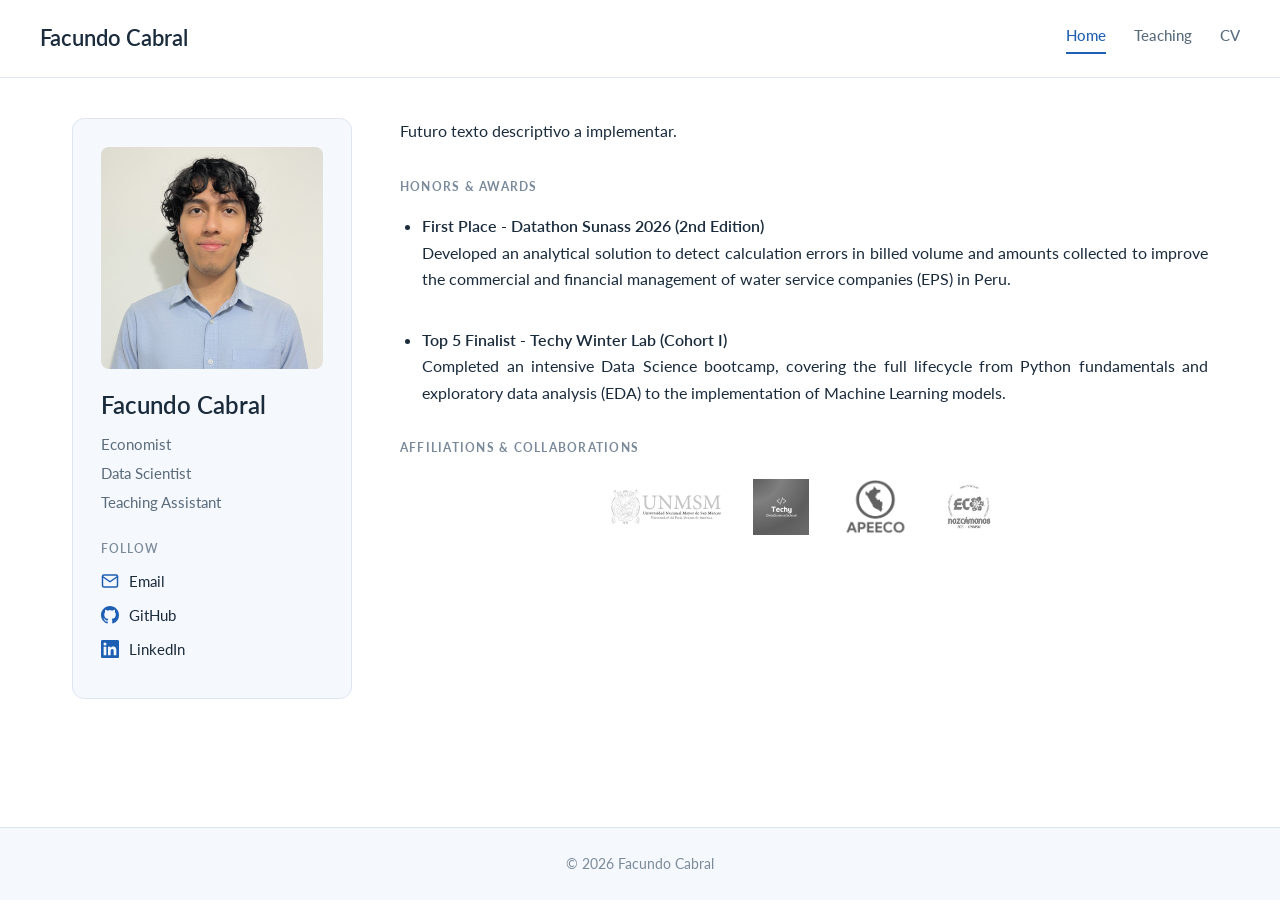
==== index.html @ d29c53a3 "Initial commit: Portfolio deployment" ====
<!DOCTYPE html>
<html lang="es">
<head>
  <meta charset="UTF-8">
  <meta name="viewport" content="width=device-width, initial-scale=1.0">
  <title> Facundo Cabral — Portfolio Académico</title>
  <meta name="description" content="Portfolio académico de Facundo Cabral. Investigación en Economía, Econometría y Machine Learning.">
  <link rel="icon" type="image/svg+xml" href="assets/favicon.svg">
  <link rel="stylesheet" href="css/styles.css">
</head>
<body>

  <header class="site-header">
    <div class="header-inner">
      <a href="index.html" class="site-title">Facundo Cabral</a>
      <nav class="site-nav">
        <a href="index.html" class="active">Home</a>
        <a href="teaching.html">Teaching</a>
        <!--<a href="research.html">Research</a>-->
        <!--<a href="software.html">Software</a>-->
        <!--<a href="posts.html">Posts</a>-->
        <a href="cv.html">CV</a>
      </nav>
    </div>
  </header>

  <main class="page">

    <!-- ========== Sidebar ========== -->
    <aside class="sidebar">
      <div class="sidebar-photo">
        <img src="assets/profile.jpg" alt="Foto de Facundo Cabral">
      </div>
      <h2 class="sidebar-name">Facundo Cabral</h2>
      <ul class="sidebar-tags">
        <li>Economist</li>
        <li>Data Scientist</li>
        <li>Teaching Assistant</li>
      </ul>

      <div class="sidebar-section-label">Follow</div>
      <ul class="sidebar-links">
        <li>
          <a href="mailto:facundo.cabral.val@gmail.com">
            <svg viewBox="0 0 24 24" fill="none" stroke="currentColor" stroke-width="2" stroke-linecap="round" stroke-linejoin="round"><path d="M4 4h16c1.1 0 2 .9 2 2v12c0 1.1-.9 2-2 2H4c-1.1 0-2-.9-2-2V6c0-1.1.9-2 2-2z"/><polyline points="22,6 12,13 2,6"/></svg>
            Email
          </a>
        </li>
        <li>
          <a href="https://github.com/facundocabralvaldivia" target="_blank" rel="noopener">
            <svg viewBox="0 0 24 24" fill="currentColor"><path d="M12 0C5.37 0 0 5.37 0 12c0 5.31 3.435 9.795 8.205 11.385.6.105.825-.255.825-.57 0-.285-.015-1.23-.015-2.235-3.015.555-3.795-.735-4.035-1.41-.135-.345-.72-1.41-1.23-1.695-.42-.225-1.02-.78-.015-.795.945-.015 1.62.87 1.845 1.23 1.08 1.815 2.805 1.305 3.495.99.105-.78.42-1.305.765-1.605-2.67-.3-5.46-1.335-5.46-5.925 0-1.305.465-2.385 1.23-3.225-.12-.3-.54-1.53.12-3.18 0 0 1.005-.315 3.3 1.23.96-.27 1.98-.405 3-.405s2.04.135 3 .405c2.295-1.56 3.3-1.23 3.3-1.23.66 1.65.24 2.88.12 3.18.765.84 1.23 1.905 1.23 3.225 0 4.605-2.805 5.625-5.475 5.925.435.375.81 1.095.81 2.22 0 1.605-.015 2.895-.015 3.3 0 .315.225.69.825.57A12.02 12.02 0 0024 12c0-6.63-5.37-12-12-12z"/></svg>
            GitHub
          </a>
        </li>
        <li>
          <a href="https://www.linkedin.com/in/facundocabral/" target="_blank" rel="noopener">
            <svg viewBox="0 0 24 24" fill="currentColor"><path d="M20.447 20.452h-3.554v-5.569c0-1.328-.027-3.037-1.852-3.037-1.853 0-2.136 1.445-2.136 2.939v5.667H9.351V9h3.414v1.561h.046c.477-.9 1.637-1.85 3.37-1.85 3.601 0 4.267 2.37 4.267 5.455v6.286zM5.337 7.433a2.062 2.062 0 01-2.063-2.065 2.063 2.063 0 112.063 2.065zm1.782 13.019H3.555V9h3.564v11.452zM22.225 0H1.771C.792 0 0 .774 0 1.729v20.542C0 23.227.792 24 1.771 24h20.451C23.2 24 24 23.227 24 22.271V1.729C24 .774 23.2 0 22.222 0h.003z"/></svg>
            LinkedIn
          </a>
        </li>
      </ul>
    </aside>

    <!-- ========== Content ========== -->
    <section class="content">
      <p>Futuro texto descriptivo a implementar.</p>

      <div class="section-label">Honors &amp; Awards</div>

      <ul class="achievements-list">
        <li>
          <strong>First Place - Datathon Sunass 2026 (2nd Edition)</strong><br>
          Developed an analytical solution to detect calculation errors in billed volume and amounts collected to improve the commercial and financial management of water service companies (EPS) in Peru.
        </li>
        
        <br> <li>
          <strong>Top 5 Finalist - Techy Winter Lab (Cohort I)</strong><br>
          Completed an intensive Data Science bootcamp, covering the full lifecycle from Python fundamentals and exploratory data analysis (EDA) to the implementation of Machine Learning models.
        </li>
      </ul>  
      


      <div class="section-label">Affiliations &amp; Collaborations</div>
      <div class="affiliations">
        <a  href="https://www.unmsm.edu.pe/" target="_blank" rel="noopener noreferrer">
          <img src="assets/logos/unmsm.svg" class="affiliation-logo" alt="Universidad Pregrado">
        </a>
        <a href="https://www.linkedin.com/company/techyedtech/" target="_blank" rel="noopener noreferrer">
          <img src="assets/logos/techyedtech.jpg" class="affiliation-logo" alt="Programa - Techy">
        </a>
        <a href="https://apeeco.org.pe/" target="_blank" rel="noopener noreferrer">
          <img src="assets/logos/apeeco.png" class="affiliation-logo" alt="Voluntariado - APEECO">
        </a>
        <a href="https://www.linkedin.com/company/econozcamonosfce/" target="_blank" rel="noopener noreferrer">
          <img src="assets/logos/econozcamonosfce.jpg" class="affiliation-logo" alt="Voluntariado - Econozcamonos">
        </a>

      </div>
    </section>

  </main>

  <footer class="site-footer">
    &copy; 2026 Facundo Cabral
  </footer>

</body>
</html>
---- css/styles.css ----
@import url("https://fonts.googleapis.com/css2?family=Lato:ital,wght@0,300;0,400;0,700;0,900;1,300;1,400;1,700&display=swap");

/* =========================================================
   Portfolio – Professional Blue Theme
   ========================================================= */

:root {
  --color-bg: #ffffff;
  --color-surface: #f5f8fc;
  --color-surface-alt: #eef3fa;
  --color-border: #dde6f0;
  --color-text: #1a2b3c;
  --color-text-muted: #5a6b7c;
  --color-text-soft: #7a8a9a;
  --color-accent: #1f5fb3;
  --color-accent-hover: #154a8f;
  --color-accent-soft: #e6efff;

  --font-serif: "Lato", -apple-system, BlinkMacSystemFont, "Segoe UI", sans-serif;
  --font-sans: "Lato", -apple-system, BlinkMacSystemFont, "Segoe UI", sans-serif;
  --font-mono: "Lato", -apple-system, BlinkMacSystemFont, "Segoe UI", sans-serif;

  --max-width: 1200px;
  --sidebar-width: 280px;

  --radius-sm: 4px;
  --radius-md: 8px;
  --radius-lg: 12px;

  --shadow-sm: 0 1px 2px rgba(26, 43, 60, 0.04);
  --shadow-md: 0 4px 12px rgba(26, 43, 60, 0.08);
}

* {
  box-sizing: border-box;
}

html {
  scroll-behavior: smooth;
}

body {
  margin: 0;
  padding: 0;
  font-family: var(--font-sans);
  font-size: 16px;
  line-height: 1.65;
  color: var(--color-text);
  background-color: var(--color-bg);
  -webkit-font-smoothing: antialiased;
  -moz-osx-font-smoothing: grayscale;
}

/* =========================================================
   Typography
   ========================================================= */

h1, h2, h3, h4, h5, h6 {
  font-family: var(--font-serif);
  font-weight: 600;
  color: var(--color-text);
  margin-top: 0;
  line-height: 1.3;
}

h1 { font-size: 2rem; margin-bottom: 1rem; }
h2 { font-size: 1.6rem; margin-bottom: 0.85rem; }
h3 { font-size: 1.25rem; margin-bottom: 0.6rem; }
h4 { font-size: 1.05rem; margin-bottom: 0.5rem; }

p {
  margin: 0 0 1.1rem;
  text-align: justify;
}

a {
  color: var(--color-accent);
  text-decoration: none;
  border-bottom: 1px solid transparent;
  transition: color 0.15s ease, border-color 0.15s ease;
}

a:hover {
  color: var(--color-accent-hover);
  border-bottom-color: var(--color-accent-hover);
}

code {
  font-family: var(--font-mono);
  font-size: 0.9em;
  background: var(--color-surface);
  padding: 0.15em 0.4em;
  border-radius: var(--radius-sm);
  color: var(--color-text);
}

ul {
  padding-left: 1.4rem;
  margin: 0 0 1.1rem;
  text-align: justify;
}

ul li {
  margin-bottom: 0.5rem;
}

em { font-style: italic; }
strong { font-weight: 600; }

/* =========================================================
   Layout
   ========================================================= */

.site-header {
  background: var(--color-bg);
  border-bottom: 1px solid var(--color-border);
  padding: 1.25rem 2rem;
  position: sticky;
  top: 0;
  z-index: 100;
  backdrop-filter: blur(8px);
  background: rgba(255, 255, 255, 0.92);
}

.header-inner {
  max-width: var(--max-width);
  margin: 0 auto;
  display: flex;
  align-items: center;
  justify-content: space-between;
  gap: 1.5rem;
}

.site-title {
  font-family: var(--font-serif);
  font-size: 1.4rem;
  font-weight: 600;
  color: var(--color-text);
  border-bottom: none;
}

.site-title:hover {
  color: var(--color-accent);
  border-bottom: none;
}

.site-nav {
  display: flex;
  gap: 1.75rem;
}

.site-nav a {
  color: var(--color-text-muted);
  font-size: 0.95rem;
  font-weight: 500;
  border-bottom: 2px solid transparent;
  padding-bottom: 0.25rem;
}

.site-nav a:hover,
.site-nav a.active {
  color: var(--color-accent);
  border-bottom-color: var(--color-accent);
}

/* Main wrapper */

.page {
  max-width: var(--max-width);
  margin: 0 auto;
  padding: 2.5rem 2rem 4rem;
  display: grid;
  grid-template-columns: var(--sidebar-width) 1fr;
  gap: 3rem;
}

.page-single {
  max-width: 900px;
  margin: 0 auto;
  padding: 2.5rem 2rem 4rem;
}

/* =========================================================
   Sidebar
   ========================================================= */

.sidebar {
  background: var(--color-surface);
  border: 1px solid var(--color-border);
  border-radius: var(--radius-lg);
  padding: 1.75rem;
  position: sticky;
  top: 6rem;
  align-self: start;
}

.sidebar-photo {
  width: 100%;
  aspect-ratio: 1;
  border-radius: var(--radius-md);
  background: var(--color-accent-soft);
  margin-bottom: 1.25rem;
  overflow: hidden;
  display: block;
}

.sidebar-photo img {
  width: 100%;
  height: 100%;
  object-fit: cover;
  display: block;
}

.sidebar-name {
  font-family: var(--font-serif);
  font-size: 1.5rem;
  font-weight: 600;
  margin: 0 0 0.75rem;
  color: var(--color-text);
}

.sidebar-tags {
  list-style: none;
  padding: 0;
  margin: 0 0 1.5rem;
  font-size: 0.95rem;
  color: var(--color-text-muted);
}

.sidebar-tags li {
  margin-bottom: 0.25rem;
}

.sidebar-section-label {
  font-size: 0.75rem;
  font-weight: 600;
  letter-spacing: 0.08em;
  text-transform: uppercase;
  color: var(--color-text-soft);
  margin-bottom: 0.6rem;
}

.sidebar-links {
  list-style: none;
  padding: 0;
  margin: 0;
}

.sidebar-links li {
  margin-bottom: 0.55rem;
}

.sidebar-links a {
  display: flex;
  align-items: center;
  gap: 0.6rem;
  color: var(--color-text);
  font-size: 0.95rem;
  border-bottom: none;
}

.sidebar-links a:hover {
  color: var(--color-accent);
}

.sidebar-links svg {
  width: 18px;
  height: 18px;
  flex-shrink: 0;
  color: var(--color-accent);
}

/* =========================================================
   Content
   ========================================================= */

.content {
  min-width: 0;
}

.content p {
  font-size: 1.02rem;
  color: var(--color-text);
}

.section {
  margin-bottom: 3rem;
}

.section-label {
  font-size: 0.78rem;
  font-weight: 700;
  letter-spacing: 0.1em;
  text-transform: uppercase;
  color: var(--color-text-soft);
  margin: 2rem 0 1rem;
}

/* Affiliations row */

.affiliations {
  display: flex;
  flex-wrap: wrap;
  align-items: center;
  justify-content: center;
  gap: 2rem;
  margin-top: 20px;
}

/* Agregamos esto para quitar la línea del enlace */
.affiliations a {
  text-decoration: none;
  border-bottom: none;
  display: inline-block;
}

.affiliation-logo {
  height: 56px;
  width: auto;
  max-width: 110px;
  object-fit: contain;
  opacity: 0.65;
  filter: grayscale(100%);
  transition: opacity 0.2s, filter 0.2s, transform 0.2s;
  /* Asegura que no haya bordes fantasmas */
  border: none; 
  display: block; 
}

.affiliation-logo:hover {
  opacity: 1;
  filter: grayscale(0%);
  transform: scale(1.05); /* Un ligero toque para que se sienta interactivo */
}

/* Card list (papers, posts, software) */

.card-list {
  list-style: none;
  padding: 0;
  margin: 0;
  display: flex;
  flex-direction: column;
  gap: 1.25rem;
}

.card {
  background: var(--color-bg);
  border: 1px solid var(--color-border);
  border-radius: var(--radius-md);
  padding: 1.5rem 1.75rem;
  transition: border-color 0.2s, box-shadow 0.2s;
}

.card:hover {
  border-color: var(--color-accent);
  box-shadow: var(--shadow-md);
}

.card-meta {
  font-size: 0.85rem;
  color: var(--color-text-soft);
  margin-bottom: 0.5rem;
  display: flex;
  flex-wrap: wrap;
  gap: 0.75rem;
}

.card-meta .badge {
  background: var(--color-accent-soft);
  color: var(--color-accent-hover);
  padding: 0.15rem 0.55rem;
  border-radius: 999px;
  font-size: 0.75rem;
  font-weight: 600;
  text-transform: uppercase;
  letter-spacing: 0.05em;
}

.card-title {
  font-family: var(--font-serif);
  font-size: 1.15rem;
  font-weight: 600;
  margin: 0 0 0.5rem;
  color: var(--color-text);
}

.card-subtitle {
  font-size: 0.95rem;
  color: var(--color-text-muted);
  margin: 0 0 0.75rem;
  font-style: italic;
}

.card-description {
  font-size: 0.95rem;
  color: var(--color-text-muted);
  margin: 0 0 0.75rem;
}

.card-actions {
  display: flex;
  flex-wrap: wrap;
  gap: 0.5rem;
  margin-top: 0.75rem;
}

.btn {
  display: inline-block;
  padding: 0.4rem 0.9rem;
  border-radius: var(--radius-sm);
  font-size: 0.85rem;
  font-weight: 500;
  border: 1px solid var(--color-border);
  background: var(--color-bg);
  color: var(--color-text);
  cursor: pointer;
  transition: all 0.15s ease;
  text-decoration: none;
  border-bottom: 1px solid var(--color-border);
}

.btn:hover {
  background: var(--color-accent);
  color: white;
  border-color: var(--color-accent);
}

.btn-primary {
  background: var(--color-accent);
  color: white;
  border-color: var(--color-accent);
}

.btn-primary:hover {
  background: var(--color-accent-hover);
  border-color: var(--color-accent-hover);
  color: white;
}

/* Recent Updates list */

.updates {
  list-style: disc;
  padding-left: 1.4rem;
  margin: 0;
}

.updates li {
  margin-bottom: 0.85rem;
  color: var(--color-text);
  font-size: 1.02rem;
}

/* CV layout */

.cv-block {
  margin-bottom: 2rem;
}

.cv-entry {
  display: grid;
  grid-template-columns: 140px 1fr;
  gap: 1.5rem;
  padding: 1rem 0;
  border-bottom: 1px solid var(--color-border);
}

.cv-entry:last-child {
  border-bottom: none;
}

.cv-date {
  font-size: 0.9rem;
  color: var(--color-text-soft);
  font-weight: 500;
}

.cv-detail h4 {
  margin: 0 0 0.25rem;
  font-family: var(--font-sans);
  font-size: 1.05rem;
  font-weight: 600;
}

.cv-detail .place {
  color: var(--color-text-muted);
  font-size: 0.95rem;
  margin: 0 0 0.4rem;
}

.cv-detail p {
  font-size: 0.95rem;
  color: var(--color-text-muted);
  margin: 0;
}

.cv-description {
  padding-left: 1.2rem; /* Reduce el espacio a la izquierda */
  margin-top: 0.5rem;   /* Espacio entre el nombre del lugar y la lista */
}

.cv-description li {
  font-size: 0.95rem;   /* Tamaño adecuado para descripciones de CV */
  color: var(--color-text-muted);
  margin-bottom: 0.4rem;
  text-align: justify;  /* Mantiene el estilo justificado que pediste */
}

.skills-grid {
  display: grid;
  grid-template-columns: repeat(auto-fill, minmax(200px, 1fr));
  gap: 1rem;
}

.skill-tag {
  background: var(--color-surface);
  border: 1px solid var(--color-border);
  padding: 0.5rem 0.85rem;
  border-radius: var(--radius-sm);
  font-size: 0.9rem;
  color: var(--color-text);
}

/* =========================================================
   Footer
   ========================================================= */

.site-footer {
  background: var(--color-surface);
  border-top: 1px solid var(--color-border);
  padding: 1.5rem 2rem;
  text-align: center;
  color: var(--color-text-soft);
  font-size: 0.9rem;
  margin-top: 4rem;
}

/* =========================================================
   Responsive
   ========================================================= */

@media (max-width: 900px) {
  .page {
    grid-template-columns: 1fr;
    gap: 2rem;
    padding: 1.5rem 1.25rem 3rem;
  }

  .sidebar {
    position: static;
    max-width: 380px;
    margin: 0 auto;
  }

  .header-inner {
    flex-direction: column;
    gap: 0.75rem;
  }

  .site-nav {
    flex-wrap: wrap;
    justify-content: center;
    gap: 1rem;
  }

  .cv-entry {
    grid-template-columns: 1fr;
    gap: 0.5rem;
  }
}

@media (max-width: 480px) {
  h1 { font-size: 1.6rem; }
  h2 { font-size: 1.35rem; }
  .site-header { padding: 1rem; }
  .site-title { font-size: 1.2rem; }
}
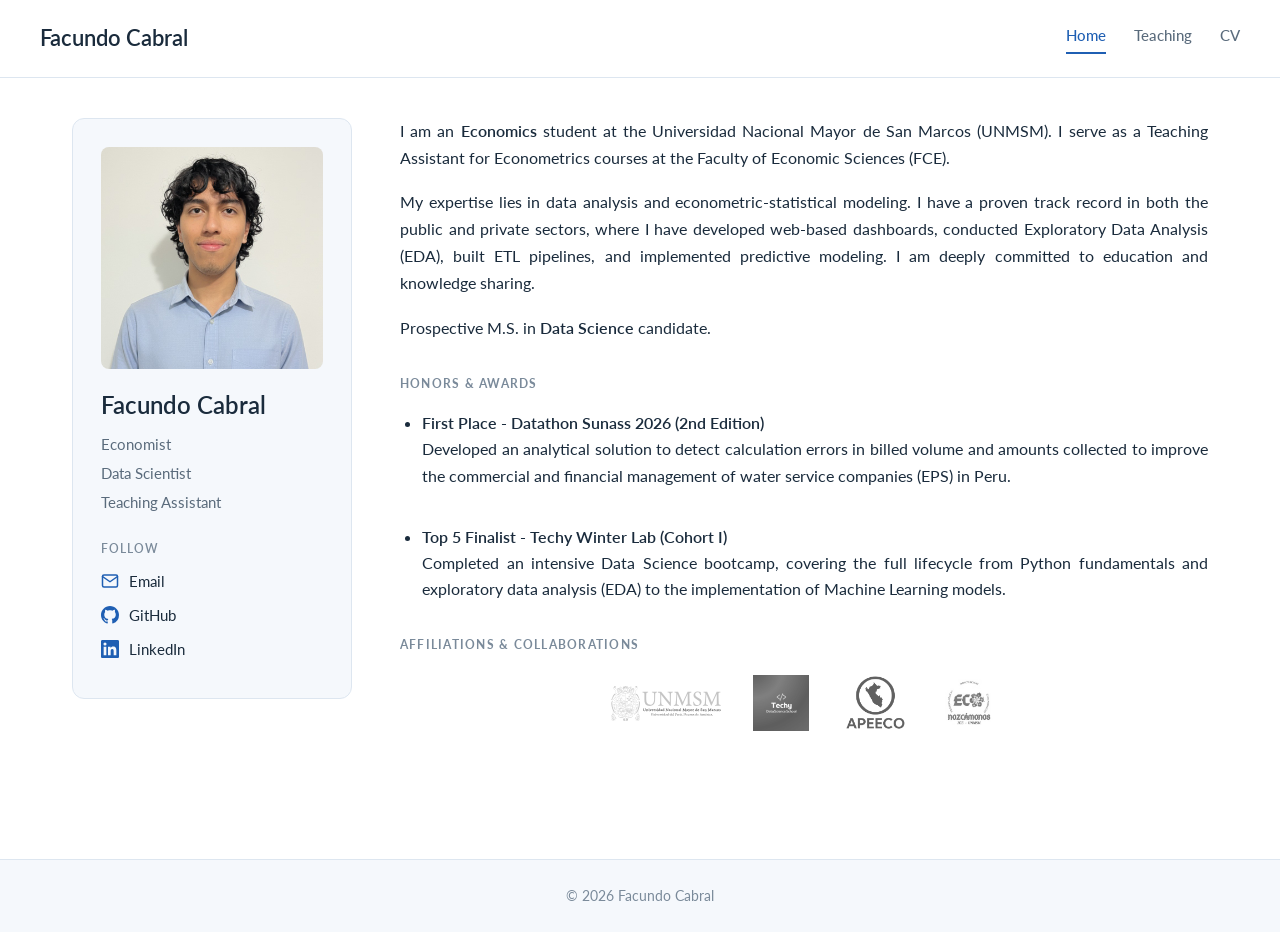
==== commit c8b81cb4: "feat: Update" ====
--- a/index.html
+++ b/index.html
@@ -6,7 +6,7 @@
   <title> Facundo Cabral — Portfolio Académico</title>
   <meta name="description" content="Portfolio académico de Facundo Cabral. Investigación en Economía, Econometría y Machine Learning.">
   <link rel="icon" type="image/svg+xml" href="assets/favicon.svg">
-  <link rel="stylesheet" href="css/styles.css">
+  <link rel="stylesheet" href="assets/css/styles.css">
 </head>
 <body>
 
@@ -29,7 +29,7 @@
     <!-- ========== Sidebar ========== -->
     <aside class="sidebar">
       <div class="sidebar-photo">
-        <img src="assets/profile.jpg" alt="Foto de Facundo Cabral">
+        <img src="assets/images/profile.jpg" alt="Foto de Facundo Cabral">
       </div>
       <h2 class="sidebar-name">Facundo Cabral</h2>
       <ul class="sidebar-tags">
@@ -63,7 +63,18 @@
 
     <!-- ========== Content ========== -->
     <section class="content">
-      <p>Futuro texto descriptivo a implementar.</p>
+      <p>
+        I am an <strong>Economics</strong> student at the Universidad Nacional Mayor de San Marcos (UNMSM). 
+        I serve as a Teaching Assistant for Econometrics courses at the Faculty of Economic Sciences (FCE).
+      </p>
+      <p>
+        My expertise lies in data analysis and econometric-statistical modeling. 
+        I have a proven track record in both the public and private sectors, where I have developed web-based dashboards, conducted Exploratory Data Analysis (EDA), built ETL pipelines, and implemented predictive modeling. 
+        I am deeply committed to education and knowledge sharing.
+      </p>
+      <p>
+        Prospective M.S. in <strong>Data Science</strong> candidate.
+      </p>
 
       <div class="section-label">Honors &amp; Awards</div>
 
@@ -84,16 +95,16 @@
       <div class="section-label">Affiliations &amp; Collaborations</div>
       <div class="affiliations">
         <a  href="https://www.unmsm.edu.pe/" target="_blank" rel="noopener noreferrer">
-          <img src="assets/logos/unmsm.svg" class="affiliation-logo" alt="Universidad Pregrado">
+          <img src="assets/images/unmsm.svg" class="affiliation-logo" alt="Universidad Pregrado">
         </a>
         <a href="https://www.linkedin.com/company/techyedtech/" target="_blank" rel="noopener noreferrer">
-          <img src="assets/logos/techyedtech.jpg" class="affiliation-logo" alt="Programa - Techy">
+          <img src="assets/images/techyedtech.jpg" class="affiliation-logo" alt="Techy Edtech">
         </a>
         <a href="https://apeeco.org.pe/" target="_blank" rel="noopener noreferrer">
-          <img src="assets/logos/apeeco.png" class="affiliation-logo" alt="Voluntariado - APEECO">
+          <img src="assets/images/apeeco.png" class="affiliation-logo" alt="Voluntariado - APEECO">
         </a>
         <a href="https://www.linkedin.com/company/econozcamonosfce/" target="_blank" rel="noopener noreferrer">
-          <img src="assets/logos/econozcamonosfce.jpg" class="affiliation-logo" alt="Voluntariado - Econozcamonos">
+          <img src="assets/images/econozcamonosfce.jpg" class="affiliation-logo" alt="Voluntariado - Econozcamonos">
         </a>
 
       </div>
--- a/assets/css/styles.css
+++ b/assets/css/styles.css
@@ -0,0 +1,578 @@
+@import url("https://fonts.googleapis.com/css2?family=Lato:ital,wght@0,300;0,400;0,700;0,900;1,300;1,400;1,700&display=swap");
+
+/* =========================================================
+   Portfolio – Professional Blue Theme
+   ========================================================= */
+
+:root {
+  --color-bg: #ffffff;
+  --color-surface: #f5f8fc;
+  --color-surface-alt: #eef3fa;
+  --color-border: #dde6f0;
+  --color-text: #1a2b3c;
+  --color-text-muted: #5a6b7c;
+  --color-text-soft: #7a8a9a;
+  --color-accent: #1f5fb3;
+  --color-accent-hover: #154a8f;
+  --color-accent-soft: #e6efff;
+
+  --font-serif: "Lato", -apple-system, BlinkMacSystemFont, "Segoe UI", sans-serif;
+  --font-sans: "Lato", -apple-system, BlinkMacSystemFont, "Segoe UI", sans-serif;
+  --font-mono: "Lato", -apple-system, BlinkMacSystemFont, "Segoe UI", sans-serif;
+
+  --max-width: 1200px;
+  --sidebar-width: 280px;
+
+  --radius-sm: 4px;
+  --radius-md: 8px;
+  --radius-lg: 12px;
+
+  --shadow-sm: 0 1px 2px rgba(26, 43, 60, 0.04);
+  --shadow-md: 0 4px 12px rgba(26, 43, 60, 0.08);
+}
+
+* {
+  box-sizing: border-box;
+}
+
+html {
+  scroll-behavior: smooth;
+}
+
+body {
+  margin: 0;
+  padding: 0;
+  font-family: var(--font-sans);
+  font-size: 16px;
+  line-height: 1.65;
+  color: var(--color-text);
+  background-color: var(--color-bg);
+  -webkit-font-smoothing: antialiased;
+  -moz-osx-font-smoothing: grayscale;
+}
+
+/* =========================================================
+   Typography
+   ========================================================= */
+
+h1, h2, h3, h4, h5, h6 {
+  font-family: var(--font-serif);
+  font-weight: 600;
+  color: var(--color-text);
+  margin-top: 0;
+  line-height: 1.3;
+}
+
+h1 { font-size: 2rem; margin-bottom: 1rem; }
+h2 { font-size: 1.6rem; margin-bottom: 0.85rem; }
+h3 { font-size: 1.25rem; margin-bottom: 0.6rem; }
+h4 { font-size: 1.05rem; margin-bottom: 0.5rem; }
+
+p {
+  margin: 0 0 1.1rem;
+  text-align: justify;
+}
+
+a {
+  color: var(--color-accent);
+  text-decoration: none;
+  border-bottom: 1px solid transparent;
+  transition: color 0.15s ease, border-color 0.15s ease;
+}
+
+a:hover {
+  color: var(--color-accent-hover);
+  border-bottom-color: var(--color-accent-hover);
+}
+
+code {
+  font-family: var(--font-mono);
+  font-size: 0.9em;
+  background: var(--color-surface);
+  padding: 0.15em 0.4em;
+  border-radius: var(--radius-sm);
+  color: var(--color-text);
+}
+
+ul {
+  padding-left: 1.4rem;
+  margin: 0 0 1.1rem;
+  text-align: justify;
+}
+
+ul li {
+  margin-bottom: 0.5rem;
+}
+
+em { font-style: italic; }
+strong { font-weight: 600; }
+
+/* =========================================================
+   Layout
+   ========================================================= */
+
+.site-header {
+  background: var(--color-bg);
+  border-bottom: 1px solid var(--color-border);
+  padding: 1.25rem 2rem;
+  position: sticky;
+  top: 0;
+  z-index: 100;
+  backdrop-filter: blur(8px);
+  background: rgba(255, 255, 255, 0.92);
+}
+
+.header-inner {
+  max-width: var(--max-width);
+  margin: 0 auto;
+  display: flex;
+  align-items: center;
+  justify-content: space-between;
+  gap: 1.5rem;
+}
+
+.site-title {
+  font-family: var(--font-serif);
+  font-size: 1.4rem;
+  font-weight: 600;
+  color: var(--color-text);
+  border-bottom: none;
+}
+
+.site-title:hover {
+  color: var(--color-accent);
+  border-bottom: none;
+}
+
+.site-nav {
+  display: flex;
+  gap: 1.75rem;
+}
+
+.site-nav a {
+  color: var(--color-text-muted);
+  font-size: 0.95rem;
+  font-weight: 500;
+  border-bottom: 2px solid transparent;
+  padding-bottom: 0.25rem;
+}
+
+.site-nav a:hover,
+.site-nav a.active {
+  color: var(--color-accent);
+  border-bottom-color: var(--color-accent);
+}
+
+/* Main wrapper */
+
+.page {
+  max-width: var(--max-width);
+  margin: 0 auto;
+  padding: 2.5rem 2rem 4rem;
+  display: grid;
+  grid-template-columns: var(--sidebar-width) 1fr;
+  gap: 3rem;
+}
+
+.page-single {
+  max-width: 900px;
+  margin: 0 auto;
+  padding: 2.5rem 2rem 4rem;
+}
+
+/* =========================================================
+   Sidebar
+   ========================================================= */
+
+.sidebar {
+  background: var(--color-surface);
+  border: 1px solid var(--color-border);
+  border-radius: var(--radius-lg);
+  padding: 1.75rem;
+  position: sticky;
+  top: 6rem;
+  align-self: start;
+}
+
+.sidebar-photo {
+  width: 100%;
+  aspect-ratio: 1;
+  border-radius: var(--radius-md);
+  background: var(--color-accent-soft);
+  margin-bottom: 1.25rem;
+  overflow: hidden;
+  display: block;
+}
+
+.sidebar-photo img {
+  width: 100%;
+  height: 100%;
+  object-fit: cover;
+  display: block;
+}
+
+.sidebar-name {
+  font-family: var(--font-serif);
+  font-size: 1.5rem;
+  font-weight: 600;
+  margin: 0 0 0.75rem;
+  color: var(--color-text);
+}
+
+.sidebar-tags {
+  list-style: none;
+  padding: 0;
+  margin: 0 0 1.5rem;
+  font-size: 0.95rem;
+  color: var(--color-text-muted);
+}
+
+.sidebar-tags li {
+  margin-bottom: 0.25rem;
+}
+
+.sidebar-section-label {
+  font-size: 0.75rem;
+  font-weight: 600;
+  letter-spacing: 0.08em;
+  text-transform: uppercase;
+  color: var(--color-text-soft);
+  margin-bottom: 0.6rem;
+}
+
+.sidebar-links {
+  list-style: none;
+  padding: 0;
+  margin: 0;
+}
+
+.sidebar-links li {
+  margin-bottom: 0.55rem;
+}
+
+.sidebar-links a {
+  display: flex;
+  align-items: center;
+  gap: 0.6rem;
+  color: var(--color-text);
+  font-size: 0.95rem;
+  border-bottom: none;
+}
+
+.sidebar-links a:hover {
+  color: var(--color-accent);
+}
+
+.sidebar-links svg {
+  width: 18px;
+  height: 18px;
+  flex-shrink: 0;
+  color: var(--color-accent);
+}
+
+/* =========================================================
+   Content
+   ========================================================= */
+
+.content {
+  min-width: 0;
+}
+
+.content p {
+  font-size: 1.02rem;
+  color: var(--color-text);
+}
+
+.section {
+  margin-bottom: 3rem;
+}
+
+.section-label {
+  font-size: 0.78rem;
+  font-weight: 700;
+  letter-spacing: 0.1em;
+  text-transform: uppercase;
+  color: var(--color-text-soft);
+  margin: 2rem 0 1rem;
+}
+
+/* Affiliations row */
+
+.affiliations {
+  display: flex;
+  flex-wrap: wrap;
+  align-items: center;
+  justify-content: center;
+  gap: 2rem;
+  margin-top: 20px;
+}
+
+/* Agregamos esto para quitar la línea del enlace */
+.affiliations a {
+  text-decoration: none;
+  border-bottom: none;
+  display: inline-block;
+}
+
+.affiliation-logo {
+  height: 56px;
+  width: auto;
+  max-width: 110px;
+  object-fit: contain;
+  opacity: 0.65;
+  filter: grayscale(100%);
+  transition: opacity 0.2s, filter 0.2s, transform 0.2s;
+  /* Asegura que no haya bordes fantasmas */
+  border: none; 
+  display: block; 
+}
+
+.affiliation-logo:hover {
+  opacity: 1;
+  filter: grayscale(0%);
+  transform: scale(1.05); /* Un ligero toque para que se sienta interactivo */
+}
+
+/* Card list (papers, posts, software) */
+
+.card-list {
+  list-style: none;
+  padding: 0;
+  margin: 0;
+  display: flex;
+  flex-direction: column;
+  gap: 1.25rem;
+}
+
+.card {
+  background: var(--color-bg);
+  border: 1px solid var(--color-border);
+  border-radius: var(--radius-md);
+  padding: 1.5rem 1.75rem;
+  transition: border-color 0.2s, box-shadow 0.2s;
+}
+
+.card:hover {
+  border-color: var(--color-accent);
+  box-shadow: var(--shadow-md);
+}
+
+.card-meta {
+  font-size: 0.85rem;
+  color: var(--color-text-soft);
+  margin-bottom: 0.5rem;
+  display: flex;
+  flex-wrap: wrap;
+  gap: 0.75rem;
+}
+
+.card-meta .badge {
+  background: var(--color-accent-soft);
+  color: var(--color-accent-hover);
+  padding: 0.15rem 0.55rem;
+  border-radius: 999px;
+  font-size: 0.75rem;
+  font-weight: 600;
+  text-transform: uppercase;
+  letter-spacing: 0.05em;
+}
+
+.card-title {
+  font-family: var(--font-serif);
+  font-size: 1.15rem;
+  font-weight: 600;
+  margin: 0 0 0.5rem;
+  color: var(--color-text);
+}
+
+.card-subtitle {
+  font-size: 0.95rem;
+  color: var(--color-text-muted);
+  margin: 0 0 0.75rem;
+  font-style: italic;
+}
+
+.card-description {
+  font-size: 0.95rem;
+  color: var(--color-text-muted);
+  margin: 0 0 0.75rem;
+}
+
+.card-actions {
+  display: flex;
+  flex-wrap: wrap;
+  gap: 0.5rem;
+  margin-top: 0.75rem;
+}
+
+.btn {
+  display: inline-block;
+  padding: 0.4rem 0.9rem;
+  border-radius: var(--radius-sm);
+  font-size: 0.85rem;
+  font-weight: 500;
+  border: 1px solid var(--color-border);
+  background: var(--color-bg);
+  color: var(--color-text);
+  cursor: pointer;
+  transition: all 0.15s ease;
+  text-decoration: none;
+  border-bottom: 1px solid var(--color-border);
+}
+
+.btn:hover {
+  background: var(--color-accent);
+  color: white;
+  border-color: var(--color-accent);
+}
+
+.btn-primary {
+  background: var(--color-accent);
+  color: white;
+  border-color: var(--color-accent);
+}
+
+.btn-primary:hover {
+  background: var(--color-accent-hover);
+  border-color: var(--color-accent-hover);
+  color: white;
+}
+
+/* Recent Updates list */
+
+.updates {
+  list-style: disc;
+  padding-left: 1.4rem;
+  margin: 0;
+}
+
+.updates li {
+  margin-bottom: 0.85rem;
+  color: var(--color-text);
+  font-size: 1.02rem;
+}
+
+/* CV layout */
+
+.cv-block {
+  margin-bottom: 2rem;
+}
+
+.cv-entry {
+  display: grid;
+  grid-template-columns: 140px 1fr;
+  gap: 1.5rem;
+  padding: 1rem 0;
+  border-bottom: 1px solid var(--color-border);
+}
+
+.cv-entry:last-child {
+  border-bottom: none;
+}
+
+.cv-date {
+  font-size: 0.9rem;
+  color: var(--color-text-soft);
+  font-weight: 500;
+}
+
+.cv-detail h4 {
+  margin: 0 0 0.25rem;
+  font-family: var(--font-sans);
+  font-size: 1.05rem;
+  font-weight: 600;
+}
+
+.cv-detail .place {
+  color: var(--color-text-muted);
+  font-size: 0.95rem;
+  margin: 0 0 0.4rem;
+}
+
+.cv-detail p {
+  font-size: 0.95rem;
+  color: var(--color-text-muted);
+  margin: 0;
+}
+
+.cv-description {
+  padding-left: 1.2rem; /* Reduce el espacio a la izquierda */
+  margin-top: 0.5rem;   /* Espacio entre el nombre del lugar y la lista */
+}
+
+.cv-description li {
+  font-size: 0.95rem;   /* Tamaño adecuado para descripciones de CV */
+  color: var(--color-text-muted);
+  margin-bottom: 0.4rem;
+  text-align: justify;  /* Mantiene el estilo justificado que pediste */
+}
+
+.skills-grid {
+  display: grid;
+  grid-template-columns: repeat(auto-fill, minmax(200px, 1fr));
+  gap: 1rem;
+}
+
+.skill-tag {
+  background: var(--color-surface);
+  border: 1px solid var(--color-border);
+  padding: 0.5rem 0.85rem;
+  border-radius: var(--radius-sm);
+  font-size: 0.9rem;
+  color: var(--color-text);
+}
+
+/* =========================================================
+   Footer
+   ========================================================= */
+
+.site-footer {
+  background: var(--color-surface);
+  border-top: 1px solid var(--color-border);
+  padding: 1.5rem 2rem;
+  text-align: center;
+  color: var(--color-text-soft);
+  font-size: 0.9rem;
+  margin-top: 4rem;
+}
+
+/* =========================================================
+   Responsive
+   ========================================================= */
+
+@media (max-width: 900px) {
+  .page {
+    grid-template-columns: 1fr;
+    gap: 2rem;
+    padding: 1.5rem 1.25rem 3rem;
+  }
+
+  .sidebar {
+    position: static;
+    max-width: 380px;
+    margin: 0 auto;
+  }
+
+  .header-inner {
+    flex-direction: column;
+    gap: 0.75rem;
+  }
+
+  .site-nav {
+    flex-wrap: wrap;
+    justify-content: center;
+    gap: 1rem;
+  }
+
+  .cv-entry {
+    grid-template-columns: 1fr;
+    gap: 0.5rem;
+  }
+}
+
+@media (max-width: 480px) {
+  h1 { font-size: 1.6rem; }
+  h2 { font-size: 1.35rem; }
+  .site-header { padding: 1rem; }
+  .site-title { font-size: 1.2rem; }
+}
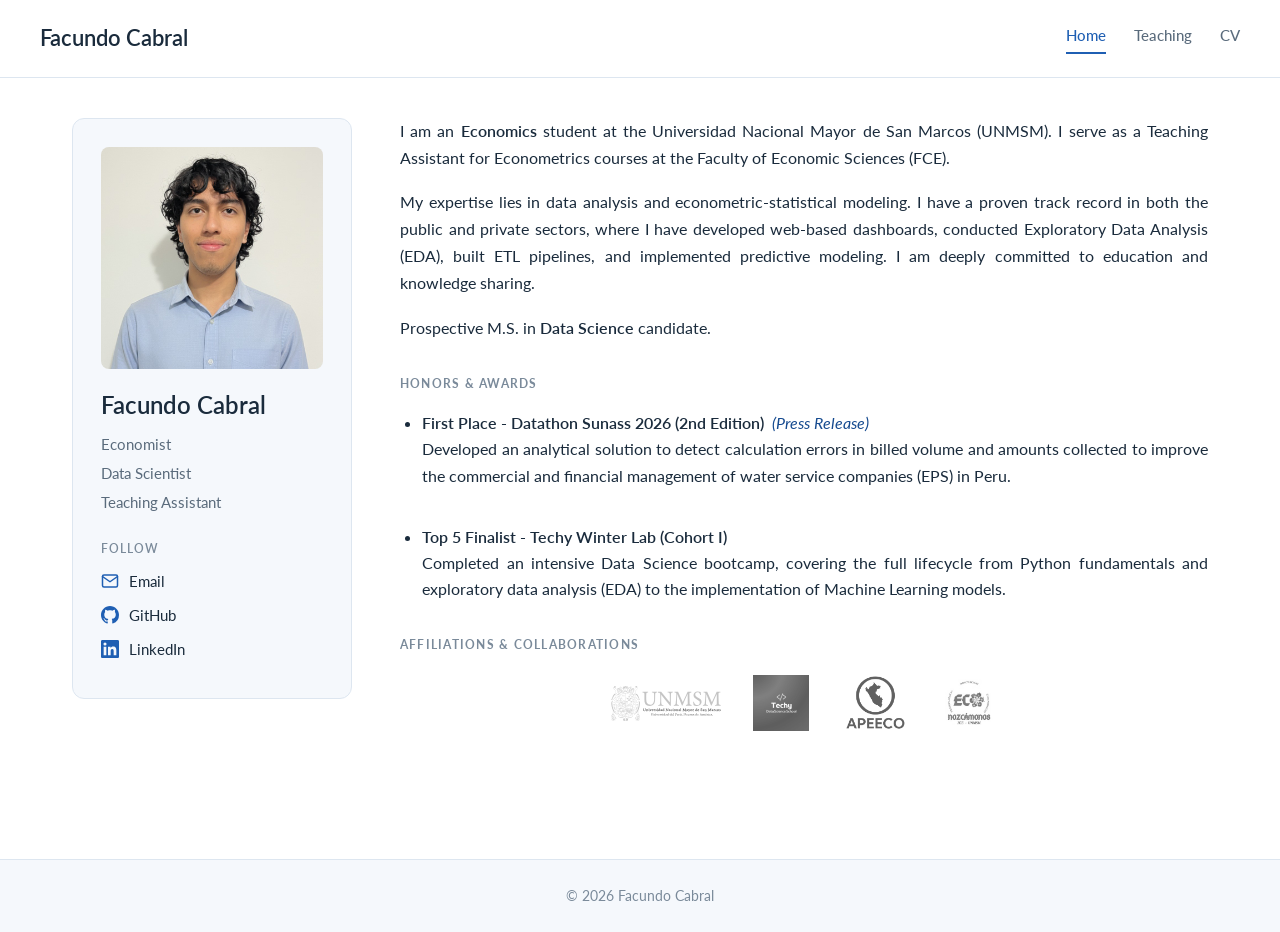
==== commit ec48687d: "feat: Add press release" ====
--- a/index.html
+++ b/index.html
@@ -3,9 +3,9 @@
 <head>
   <meta charset="UTF-8">
   <meta name="viewport" content="width=device-width, initial-scale=1.0">
-  <title> Facundo Cabral — Portfolio Académico</title>
+  <title> Facundo Cabral</title>
   <meta name="description" content="Portfolio académico de Facundo Cabral. Investigación en Economía, Econometría y Machine Learning.">
-  <link rel="icon" type="image/svg+xml" href="assets/favicon.svg">
+  <link rel="icon" type="image/svg+xml" href="assets/favicon.png">
   <link rel="stylesheet" href="assets/css/styles.css">
 </head>
 <body>
@@ -80,7 +80,14 @@
 
       <ul class="achievements-list">
         <li>
-          <strong>First Place - Datathon Sunass 2026 (2nd Edition)</strong><br>
+          <strong>First Place - Datathon Sunass 2026 (2nd Edition)</strong> 
+          <a href="https://www.gob.pe/institucion/sunass/noticias/1386141-datathon-sunass-talento-universitario-crea-soluciones-inteligentes-para-mejorar-el-servicio-de-agua-potable" 
+             target="new" 
+             rel="noopener" 
+             style="text-decoration: none; color: #154a8f; margin-left: 4px;">
+             <em>(Press Release)</em>
+          </a>
+          <br>
           Developed an analytical solution to detect calculation errors in billed volume and amounts collected to improve the commercial and financial management of water service companies (EPS) in Peru.
         </li>
         
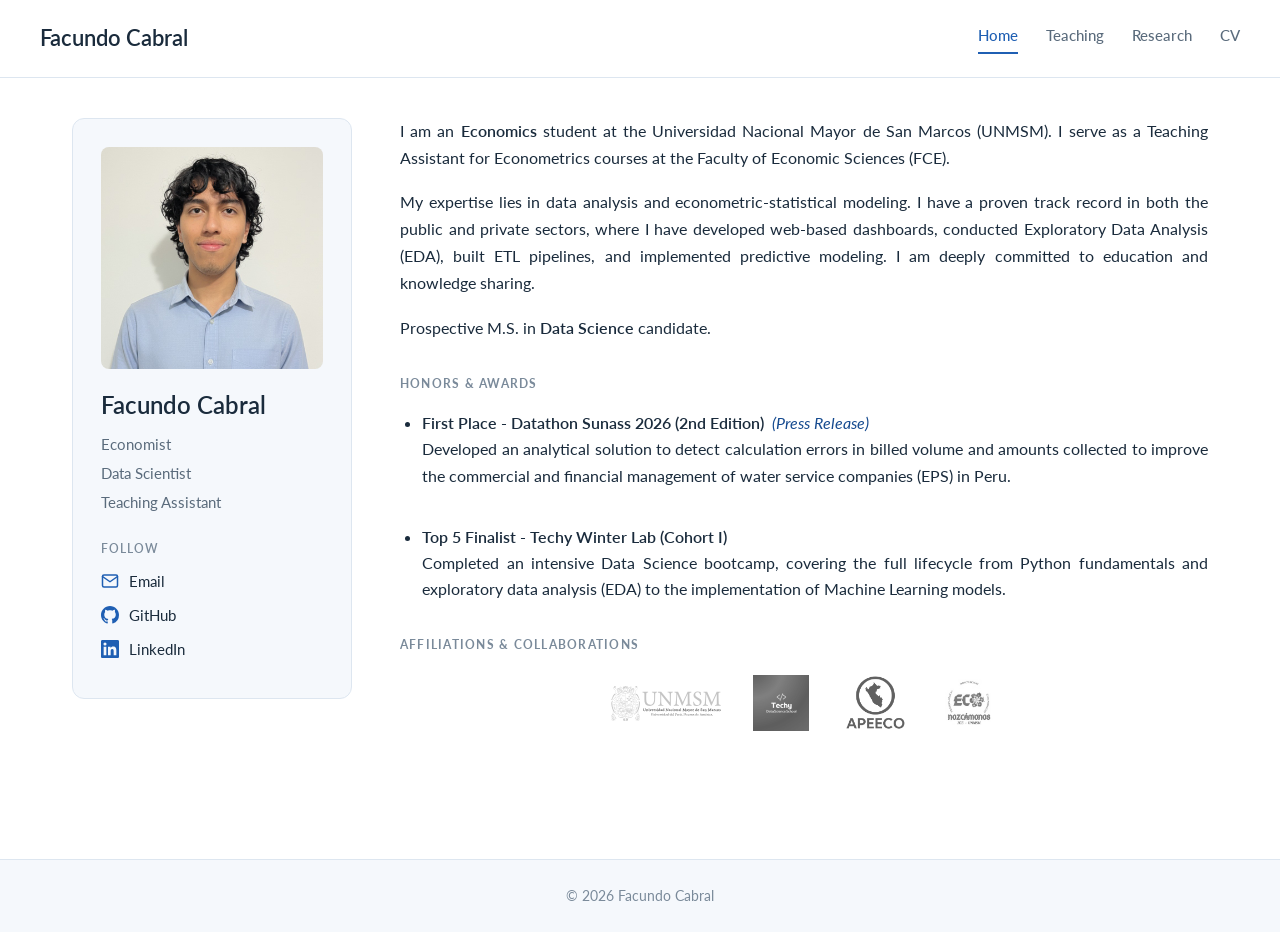
==== commit c386996f: "feat: Update CVs and Research page" ====
--- a/index.html
+++ b/index.html
@@ -16,7 +16,7 @@
       <nav class="site-nav">
         <a href="index.html" class="active">Home</a>
         <a href="teaching.html">Teaching</a>
-        <!--<a href="research.html">Research</a>-->
+        <a href="research.html">Research</a>
         <!--<a href="software.html">Software</a>-->
         <!--<a href="posts.html">Posts</a>-->
         <a href="cv.html">CV</a>
